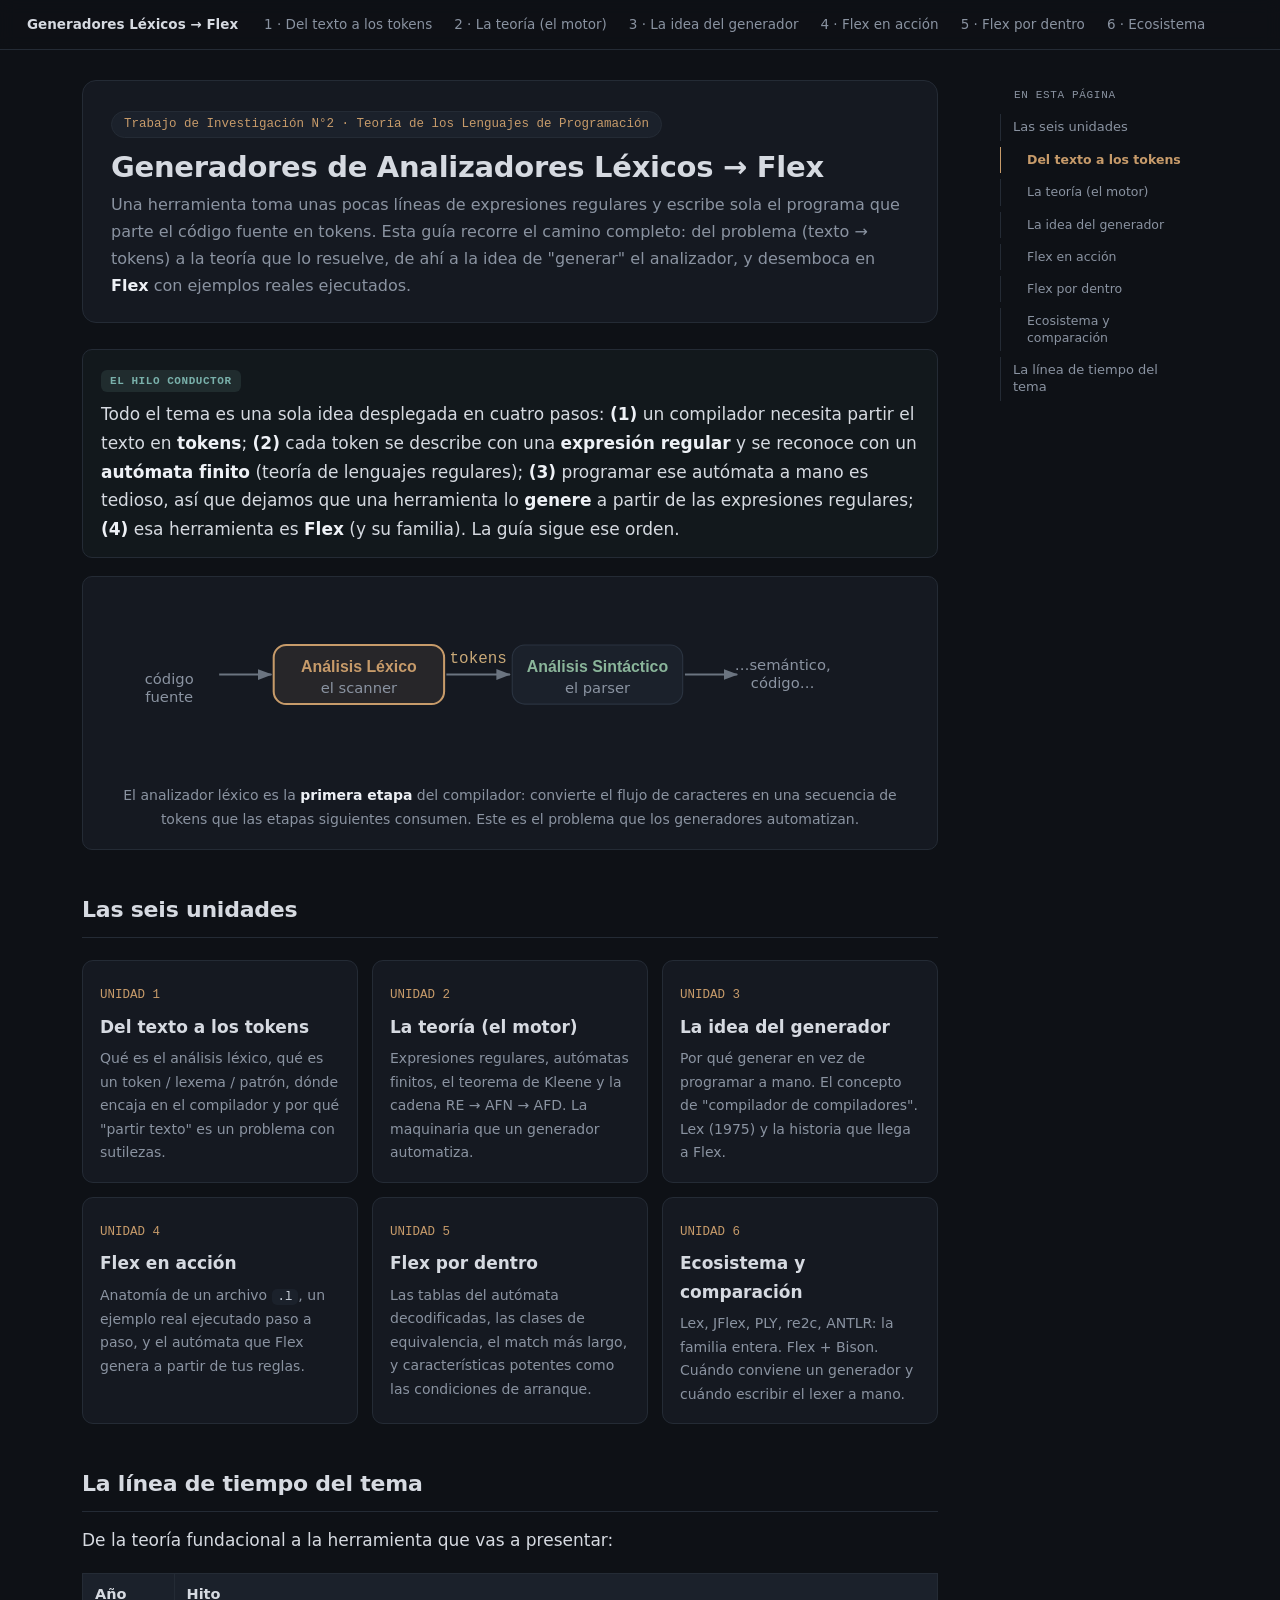
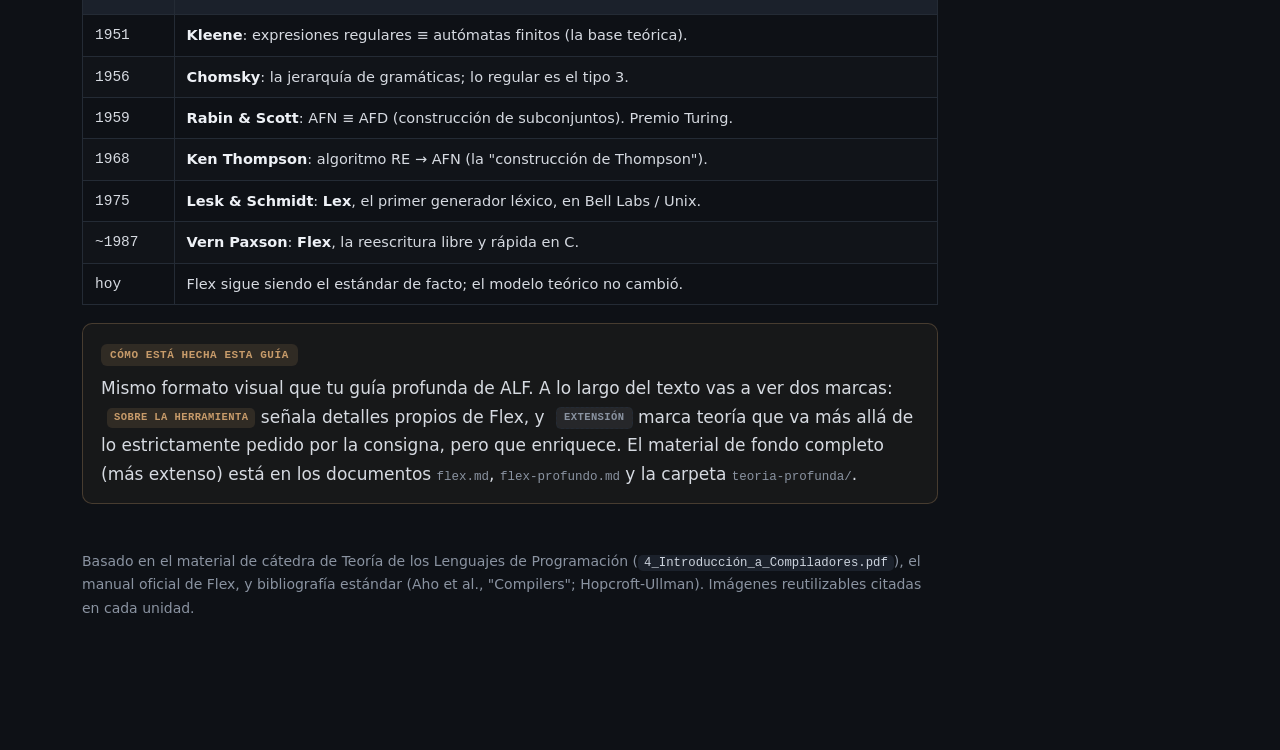
==== guia-generadores-lexicos/index.html @ f4edf542 "Crear resúmenes web" ====
<!DOCTYPE html>
<html lang="es">
<head>
<meta charset="UTF-8">
<meta name="viewport" content="width=device-width, initial-scale=1.0">
<title>Generadores de Analizadores Léxicos → Flex</title>
<link rel="stylesheet" href="estilo.css">
</head>
<body>
<nav class="nav">
  <a class="home" href="index.html">Generadores Léxicos → Flex</a>
  <a href="u1-del-texto-a-los-tokens.html">1 · Del texto a los tokens</a>
  <a href="u2-la-teoria-el-motor.html">2 · La teoría (el motor)</a>
  <a href="u3-la-idea-del-generador.html">3 · La idea del generador</a>
  <a href="u4-flex-en-accion.html">4 · Flex en acción</a>
  <a href="u5-flex-por-dentro.html">5 · Flex por dentro</a>
  <a href="u6-ecosistema-y-comparacion.html">6 · Ecosistema</a>
</nav>

<main>
  <div class="hero">
    <span class="tag">Trabajo de Investigación N°2 · Teoría de los Lenguajes de Programación</span>
    <h1>Generadores de Analizadores Léxicos → Flex</h1>
    <p>Una herramienta toma unas pocas líneas de expresiones regulares y escribe sola el programa que parte el código fuente en tokens. Esta guía recorre el camino completo: del problema (texto → tokens) a la teoría que lo resuelve, de ahí a la idea de "generar" el analizador, y desemboca en <strong>Flex</strong> con ejemplos reales ejecutados.</p>
  </div>

  <div class="box clave">
    <span class="et">El hilo conductor</span>
    <p>Todo el tema es una sola idea desplegada en cuatro pasos: <strong>(1)</strong> un compilador necesita partir el texto en <strong>tokens</strong>; <strong>(2)</strong> cada token se describe con una <strong>expresión regular</strong> y se reconoce con un <strong>autómata finito</strong> (teoría de lenguajes regulares); <strong>(3)</strong> programar ese autómata a mano es tedioso, así que dejamos que una herramienta lo <strong>genere</strong> a partir de las expresiones regulares; <strong>(4)</strong> esa herramienta es <strong>Flex</strong> (y su familia). La guía sigue ese orden.</p>
  </div>

  <div class="diagrama">
    <svg viewBox="0 0 720 150" role="img" aria-label="El analizador léxico es la primera etapa del compilador">
      <defs><marker id="flecha" markerWidth="10" markerHeight="10" refX="7.5" refY="3" orient="auto" markerUnits="strokeWidth"><path d="M0,0 L8,3 L0,6 Z" fill="#6b7480"/></marker></defs>
      <text x="60" y="78" text-anchor="middle" class="svg-cap">código<tspan x="60" dy="16">fuente</tspan></text>
      <line class="svg-arco" x1="104" y1="70" x2="150" y2="70"/>
      <rect x="152" y="44" width="150" height="52" rx="11" fill="rgba(199,155,106,0.10)" stroke="#c79b6a" stroke-width="1.8"/>
      <text x="227" y="68" text-anchor="middle" font-family="Inter, sans-serif" font-size="14" font-weight="700" fill="#c79b6a">Análisis Léxico</text>
      <text x="227" y="86" text-anchor="middle" class="svg-cap">el scanner</text>
      <line class="svg-arco" x1="304" y1="70" x2="360" y2="70"/>
      <text x="332" y="60" text-anchor="middle" class="svg-rotulo" font-size="12">tokens</text>
      <rect x="362" y="44" width="150" height="52" rx="11" fill="#1b212b" stroke="#2a3340"/>
      <text x="437" y="68" text-anchor="middle" font-family="Inter, sans-serif" font-size="14" font-weight="700" fill="#8ab59a">Análisis Sintáctico</text>
      <text x="437" y="86" text-anchor="middle" class="svg-cap">el parser</text>
      <line class="svg-arco" x1="514" y1="70" x2="560" y2="70"/>
      <text x="600" y="66" text-anchor="middle" class="svg-cap">…semántico,</text>
      <text x="600" y="82" text-anchor="middle" class="svg-cap">código…</text>
    </svg>
    <div class="pie center">El analizador léxico es la <strong>primera etapa</strong> del compilador: convierte el flujo de caracteres en una secuencia de tokens que las etapas siguientes consumen. Este es el problema que los generadores automatizan.</div>
  </div>

  <h2>Las seis unidades</h2>
  <div class="grid">
    <a class="tarjeta" href="u1-del-texto-a-los-tokens.html">
      <span class="num">UNIDAD 1</span>
      <h3>Del texto a los tokens</h3>
      <p>Qué es el análisis léxico, qué es un token / lexema / patrón, dónde encaja en el compilador y por qué "partir texto" es un problema con sutilezas.</p>
    </a>
    <a class="tarjeta" href="u2-la-teoria-el-motor.html">
      <span class="num">UNIDAD 2</span>
      <h3>La teoría (el motor)</h3>
      <p>Expresiones regulares, autómatas finitos, el teorema de Kleene y la cadena RE → AFN → AFD. La maquinaria que un generador automatiza.</p>
    </a>
    <a class="tarjeta" href="u3-la-idea-del-generador.html">
      <span class="num">UNIDAD 3</span>
      <h3>La idea del generador</h3>
      <p>Por qué generar en vez de programar a mano. El concepto de "compilador de compiladores". Lex (1975) y la historia que llega a Flex.</p>
    </a>
    <a class="tarjeta" href="u4-flex-en-accion.html">
      <span class="num">UNIDAD 4</span>
      <h3>Flex en acción</h3>
      <p>Anatomía de un archivo <code>.l</code>, un ejemplo real ejecutado paso a paso, y el autómata que Flex genera a partir de tus reglas.</p>
    </a>
    <a class="tarjeta" href="u5-flex-por-dentro.html">
      <span class="num">UNIDAD 5</span>
      <h3>Flex por dentro</h3>
      <p>Las tablas del autómata decodificadas, las clases de equivalencia, el match más largo, y características potentes como las condiciones de arranque.</p>
    </a>
    <a class="tarjeta" href="u6-ecosistema-y-comparacion.html">
      <span class="num">UNIDAD 6</span>
      <h3>Ecosistema y comparación</h3>
      <p>Lex, JFlex, PLY, re2c, ANTLR: la familia entera. Flex + Bison. Cuándo conviene un generador y cuándo escribir el lexer a mano.</p>
    </a>
  </div>

  <h2>La línea de tiempo del tema</h2>
  <p>De la teoría fundacional a la herramienta que vas a presentar:</p>
  <table>
    <thead><tr><th>Año</th><th>Hito</th></tr></thead>
    <tbody>
      <tr><td class="mono">1951</td><td><strong>Kleene</strong>: expresiones regulares ≡ autómatas finitos (la base teórica).</td></tr>
      <tr><td class="mono">1956</td><td><strong>Chomsky</strong>: la jerarquía de gramáticas; lo regular es el tipo 3.</td></tr>
      <tr><td class="mono">1959</td><td><strong>Rabin &amp; Scott</strong>: AFN ≡ AFD (construcción de subconjuntos). Premio Turing.</td></tr>
      <tr><td class="mono">1968</td><td><strong>Ken Thompson</strong>: algoritmo RE → AFN (la "construcción de Thompson").</td></tr>
      <tr><td class="mono">1975</td><td><strong>Lesk &amp; Schmidt</strong>: <strong>Lex</strong>, el primer generador léxico, en Bell Labs / Unix.</td></tr>
      <tr><td class="mono">~1987</td><td><strong>Vern Paxson</strong>: <strong>Flex</strong>, la reescritura libre y rápida en C.</td></tr>
      <tr><td class="mono">hoy</td><td>Flex sigue siendo el estándar de facto; el modelo teórico no cambió.</td></tr>
    </tbody>
  </table>

  <div class="box tool">
    <span class="et">Cómo está hecha esta guía</span>
    <p>Mismo formato visual que tu guía profunda de ALF. A lo largo del texto vas a ver dos marcas: <span class="badge badge-tool">Sobre la herramienta</span> señala detalles propios de Flex, y <span class="badge badge-ext">Extensión</span> marca teoría que va más allá de lo estrictamente pedido por la consigna, pero que enriquece. El material de fondo completo (más extenso) está en los documentos <span class="refdoc">flex.md</span>, <span class="refdoc">flex-profundo.md</span> y la carpeta <span class="refdoc">teoria-profunda/</span>.</p>
  </div>

  <p style="color:var(--text-dim); font-size:14px; margin-top:46px;">Basado en el material de cátedra de Teoría de los Lenguajes de Programación (<code>4_Introducción_a_Compiladores.pdf</code>), el manual oficial de Flex, y bibliografía estándar (Aho et al., "Compilers"; Hopcroft-Ullman). Imágenes reutilizables citadas en cada unidad.</p>
</main>
<script src="toc.js" defer></script>
</body>
</html>
---- guia-generadores-lexicos/estilo.css ----
/* Guía de estudio — Generadores de Analizadores Léxicos → Flex
   Mismo lenguaje visual que la guía profunda de ALF (dark mode apagado, cards con chip de color).
   Acento desplazado a cobre/ámbar para evocar el tema "compiladores/Flex" y distinguir la guía. */

:root {
  --bg: #0e1116;
  --bg-card: #151921;
  --bg-soft: #1b212b;
  --bg-code: #11151c;
  --text: #d6dae1;
  --text-dim: #8a93a1;
  --line: #242b35;
  --line-soft: #1e242d;

  --accent: #c79b6a;          /* cobre/ámbar apagado: enlaces, títulos */

  /* paleta de categorías, desaturada */
  --def:   #8ab59a;           /* definición — verde apagado */
  --ej:    #c9a978;           /* ejemplo — ámbar apagado */
  --trad:  #a394c0;           /* traducción — violeta apagado */
  --clave: #79b0aa;           /* idea clave — verde azulado */
  --ojo:   #c58a8a;           /* ojo / error — coral apagado */
  --dem:   #8f9bc4;           /* demostración / paso a paso — índigo apagado */
  --tool:  #c79b6a;           /* sobre la herramienta — cobre */

  --mono: "JetBrains Mono", "Cascadia Code", Consolas, monospace;
  --sans: "Inter", "Segoe UI", system-ui, -apple-system, Roboto, Arial, sans-serif;
  --maxw: 900px;
}

* { box-sizing: border-box; }
html { scroll-behavior: smooth; }

body {
  margin: 0;
  background: var(--bg);
  color: var(--text);
  font-family: var(--sans);
  font-size: 17px;
  line-height: 1.68;
}

/* ---------- Navegación ---------- */
.nav {
  position: sticky; top: 0; z-index: 50;
  background: rgba(14,17,22,0.93);
  backdrop-filter: blur(8px);
  border-bottom: 1px solid var(--line);
  padding: 9px 18px;
  display: flex; gap: 4px; flex-wrap: wrap; align-items: center;
  font-size: 13.5px;
}
.nav a {
  color: var(--text-dim); text-decoration: none;
  padding: 4px 9px; border-radius: 6px; white-space: nowrap;
}
.nav a:hover { background: var(--bg-soft); color: var(--text); }
.nav a.activo { background: var(--bg-soft); color: var(--accent); font-weight: 600; box-shadow: inset 0 -2px 0 var(--accent); }
.nav .home { font-weight: 700; color: var(--text); margin-right: 4px; }

main { max-width: var(--maxw); margin: 0 auto; padding: 30px 22px 120px; }

/* ---------- Encabezado de unidad ---------- */
.hero {
  border: 1px solid var(--line);
  border-radius: 14px;
  padding: 26px 28px 22px;
  background: var(--bg-card);
  margin-bottom: 26px;
}
.hero .tag {
  display: inline-block; font-family: var(--mono); font-size: 12.5px;
  color: var(--accent); border: 1px solid var(--line);
  background: var(--bg-soft);
  border-radius: 999px; padding: 2px 12px; margin-bottom: 12px;
}
.hero h1 { margin: 0 0 8px; font-size: 29px; line-height: 1.2; letter-spacing: -0.01em; }
.hero p { margin: 0; color: var(--text-dim); font-size: 16px; }

/* ---------- Títulos ---------- */
h2 { font-size: 22px; margin: 42px 0 14px; padding-bottom: 8px; border-bottom: 1px solid var(--line); letter-spacing: -0.01em; }
h3 { font-size: 18.5px; margin: 30px 0 10px; color: var(--text); }
h4 { font-size: 16px; margin: 22px 0 8px; color: var(--text-dim); text-transform: uppercase; letter-spacing: 0.04em; }
p { margin: 12px 0; }
a { color: var(--accent); }
strong { color: #eef1f6; font-weight: 650; }
em { color: #c4cad3; }
code {
  font-family: var(--mono); background: var(--bg-soft);
  padding: 1px 6px; border-radius: 5px; font-size: 0.88em; color: #cdd4de;
}

/* ---------- Fórmula + traducción ---------- */
.formula {
  font-family: var(--mono);
  background: var(--bg-code);
  border: 1px solid var(--line);
  border-radius: 9px 9px 0 0;
  padding: 15px 18px; margin: 18px 0 0;
  font-size: 15px; line-height: 1.6;
  overflow-x: auto; white-space: pre-wrap; color: #d3dae4;
}
.formula.sola { border-radius: 9px; margin-bottom: 18px; }
.trad {
  background: rgba(163,148,192,0.06);
  border: 1px solid var(--line); border-top: none;
  border-radius: 0 0 9px 9px;
  padding: 11px 18px 13px; margin: 0 0 18px; font-size: 15.5px;
}
.trad::before {
  content: "En humano";
  display: inline-block;
  font-family: var(--mono); font-size: 11px; letter-spacing: 0.05em; text-transform: uppercase;
  color: var(--trad); background: rgba(163,148,192,0.12);
  padding: 1px 8px; border-radius: 5px; margin-bottom: 6px;
}

/* ---------- Cajas ---------- */
.box {
  border: 1px solid var(--line);
  border-radius: 10px;
  padding: 14px 18px; margin: 18px 0;
  background: var(--bg-card);
}
.box .et {
  display: inline-block;
  font-family: var(--mono); font-size: 11px; letter-spacing: 0.05em; text-transform: uppercase;
  padding: 2px 9px; border-radius: 6px; margin-bottom: 8px; font-weight: 600;
}
.box p:first-of-type { margin-top: 0; }
.box p:last-child, .box ul:last-child, .box ol:last-child { margin-bottom: 0; }

.def   .et { color: var(--def);   background: rgba(138,181,154,0.13); }
.ej    .et { color: var(--ej);    background: rgba(201,169,120,0.13); }
.clave .et { color: var(--clave); background: rgba(121,176,170,0.13); }
.ojo   .et { color: var(--ojo);   background: rgba(197,138,138,0.13); }
.dem   .et { color: var(--dem);   background: rgba(143,155,196,0.14); }
.ext   .et { color: var(--text-dim); background: rgba(138,147,161,0.13); }
.tool  .et { color: var(--tool);  background: rgba(199,155,106,0.14); }

.clave { background: rgba(121,176,170,0.045); }
.ojo   { background: rgba(197,138,138,0.045); }
.dem   { background: rgba(143,155,196,0.045); }
.tool  { background: rgba(199,155,106,0.05); border-color: rgba(199,155,106,0.28); }
.ext   { border-style: dashed; }

/* badges en línea */
.badge {
  display: inline-block; font-family: var(--mono); font-size: 10.5px;
  letter-spacing: 0.04em; text-transform: uppercase; font-weight: 600;
  padding: 1px 7px; border-radius: 5px; vertical-align: middle; margin-left: 6px;
}
.badge-ext  { color: var(--text-dim); background: rgba(138,147,161,0.13); border: 1px dashed var(--line); }
.badge-tool { color: var(--tool); background: rgba(199,155,106,0.14); }

/* pasos numerados */
.dem ol.pasos-dem { counter-reset: paso; list-style: none; padding-left: 0; margin: 6px 0 0; }
.dem ol.pasos-dem > li {
  counter-increment: paso; position: relative;
  padding: 6px 0 6px 38px; border-top: 1px solid var(--line-soft);
}
.dem ol.pasos-dem > li:first-child { border-top: none; }
.dem ol.pasos-dem > li::before {
  content: counter(paso); position: absolute; left: 0; top: 6px;
  width: 24px; height: 24px; border-radius: 6px;
  background: rgba(143,155,196,0.14); color: var(--dem);
  font-family: var(--mono); font-size: 13px; font-weight: 600;
  display: flex; align-items: center; justify-content: center;
}

/* ---------- Tablas ---------- */
table { border-collapse: collapse; width: 100%; margin: 18px 0; font-size: 14.5px; }
th, td { border: 1px solid var(--line); padding: 8px 12px; text-align: left; vertical-align: top; }
th { background: var(--bg-soft); color: var(--text); font-weight: 600; }
td.mono, th.mono { font-family: var(--mono); }
tr:nth-child(even) td { background: rgba(255,255,255,0.012); }
.tabla-trans td, .tabla-trans th { text-align: center; font-family: var(--mono); }
.estado-ini { color: var(--clave); font-weight: 700; }
.estado-fin { color: var(--def); font-weight: 700; }
caption { caption-side: top; text-align: left; color: var(--text-dim); font-size: 13.5px; margin-bottom: 6px; }

/* ---------- Diagramas SVG ---------- */
.diagrama {
  background: var(--bg-card); border: 1px solid var(--line);
  border-radius: 10px; padding: 18px; margin: 18px 0; text-align: center; overflow-x: auto;
}
.diagrama svg { max-width: 100%; height: auto; }
.diagrama .pie { color: var(--text-dim); font-size: 14px; margin-top: 10px; text-align: left; }
.diagrama .pie.center { text-align: center; }
.svg-estado { fill: var(--bg-soft); stroke: var(--accent); stroke-width: 1.8; }
.svg-final  { fill: none; stroke: var(--def); stroke-width: 1.8; }
.svg-muerto { fill: var(--bg-soft); stroke: var(--ojo); stroke-width: 1.6; stroke-dasharray: 4 3; }
.svg-txt    { fill: var(--text); font-family: var(--mono); font-size: 15px; }
.svg-txt-s  { fill: var(--text); font-family: var(--mono); font-size: 12px; }
.svg-arco   { stroke: #6b7480; stroke-width: 1.6; fill: none; marker-end: url(#flecha); }
.svg-rotulo { fill: var(--ej); font-family: var(--mono); font-size: 14px; }
.svg-cap    { fill: var(--text-dim); font-family: var(--sans); font-size: 13px; }

/* ---------- Listas ---------- */
ul, ol { padding-left: 22px; }
li { margin: 6px 0; }
.simbolo { font-family: var(--mono); color: var(--clave); }

/* ---------- Índice (cards) ---------- */
.grid { display: grid; grid-template-columns: repeat(auto-fill, minmax(250px, 1fr)); gap: 14px; margin: 22px 0; }
.tarjeta {
  display: block; text-decoration: none; color: inherit;
  border: 1px solid var(--line); border-radius: 11px; padding: 17px; background: var(--bg-card);
  transition: border-color .12s, background .12s;
}
.tarjeta:hover { border-color: var(--accent); background: var(--bg-soft); }
.tarjeta .num { font-family: var(--mono); color: var(--accent); font-size: 12.5px; }
.tarjeta h3 { margin: 6px 0 6px; color: var(--text); font-size: 17px; }
.tarjeta p { margin: 0; color: var(--text-dim); font-size: 14px; }

/* ---------- Navegación inferior ---------- */
.pasos {
  display: flex; justify-content: space-between; gap: 12px;
  margin-top: 54px; border-top: 1px solid var(--line); padding-top: 20px;
}
.pasos a {
  text-decoration: none; color: var(--text); border: 1px solid var(--line);
  border-radius: 10px; padding: 12px 16px; background: var(--bg-card); font-size: 14px; max-width: 48%;
}
.pasos a:hover { border-color: var(--accent); }
.pasos small { color: var(--text-dim); display: block; }

/* ---------- Detalle plegable ---------- */
details { border: 1px solid var(--line); border-radius: 10px; padding: 12px 16px; margin: 16px 0; background: var(--bg-card); }
summary { cursor: pointer; font-weight: 600; color: var(--accent); }
details[open] summary { margin-bottom: 10px; }

/* ---------- Índice "en esta unidad" ---------- */
.toc { border: 1px solid var(--line); border-radius: 10px; padding: 12px 18px; margin: 0 0 26px; background: var(--bg-card); }
.toc .et { font-family: var(--mono); font-size: 11px; text-transform: uppercase; letter-spacing: 0.05em; color: var(--text-dim); }
.toc ul { columns: 2; margin: 8px 0 0; padding-left: 18px; font-size: 14.5px; }
.toc a { color: var(--text-dim); text-decoration: none; }
.toc a:hover { color: var(--accent); }

/* ========== Helpers nuevos de esta guía ========== */

/* Flujo de transformaciones horizontal (RE → AFN → AFD → código) */
.flujo { display: flex; flex-wrap: wrap; align-items: center; gap: 10px; justify-content: center; margin: 20px 0; }
.flujo .etapa {
  border: 1px solid var(--line); background: var(--bg-soft); border-radius: 10px;
  padding: 10px 15px; font-family: var(--mono); font-size: 13.5px; text-align: center; color: var(--text);
}
.flujo .etapa small { display: block; color: var(--text-dim); font-family: var(--sans); font-size: 11.5px; margin-top: 3px; }
.flujo .etapa.foco { border-color: var(--accent); color: var(--accent); }
.flujo .flecha { color: var(--text-dim); font-family: var(--mono); font-size: 18px; }
.flujo .flecha small { display: block; font-size: 10px; text-align: center; }

/* Cadena de tokens (chips) */
.tokens { display: flex; flex-wrap: wrap; gap: 8px; margin: 14px 0; align-items: center; }
.tok {
  font-family: var(--mono); font-size: 13px; border: 1px solid var(--line);
  border-radius: 7px; padding: 4px 10px; background: var(--bg-soft); white-space: nowrap;
}
.tok b { color: var(--accent); font-weight: 600; }
.tok .lex { color: var(--def); }

/* Mapa de archivos / referencia cruzada al material en markdown */
.refdoc { font-family: var(--mono); font-size: 12.5px; color: var(--text-dim); }

@media (max-width: 600px) {
  body { font-size: 16px; }
  .hero h1 { font-size: 23px; }
  main { padding: 20px 14px 80px; }
  .toc ul { columns: 1; }
}

/* ---------- Índice lateral derecho ("en esta página") ---------- */
h2, h3 { scroll-margin-top: 74px; }
.layout { display: block; max-width: var(--maxw); margin: 0 auto; }
.rail { display: none; }
.rail-tit { font-family: var(--mono); font-size: 11px; text-transform: uppercase; letter-spacing: 0.06em; color: var(--text-dim); margin: 0 0 10px 14px; }
.rail ul { list-style: none; padding: 0; margin: 0; }
.rail a {
  display: block; padding: 5px 12px; margin-left: -1px; line-height: 1.3;
  color: var(--text-dim); text-decoration: none; border-left: 2px solid var(--line);
  transition: color .12s, border-color .12s;
}
.rail a:hover { color: var(--text); border-left-color: var(--text-dim); }
.rail a.active { color: var(--accent); border-left-color: var(--accent); font-weight: 600; }
.rail li.lvl3 a { padding-left: 26px; font-size: 12.5px; }

@media (min-width: 1200px) {
  .layout { display: flex; gap: 40px; max-width: 1208px; margin: 0 auto; padding: 0 24px; align-items: flex-start; }
  .layout > main { margin: 0; flex: 1 1 auto; max-width: var(--maxw); width: 100%; min-width: 0; }
  .rail {
    display: block; position: sticky; top: 60px; align-self: flex-start;
    flex: 0 0 204px; width: 204px; margin-top: 34px;
    max-height: calc(100vh - 84px); overflow-y: auto;
    padding: 2px 2px 24px 0;
    font-size: 13px;
  }
  .toc { display: none; }
}
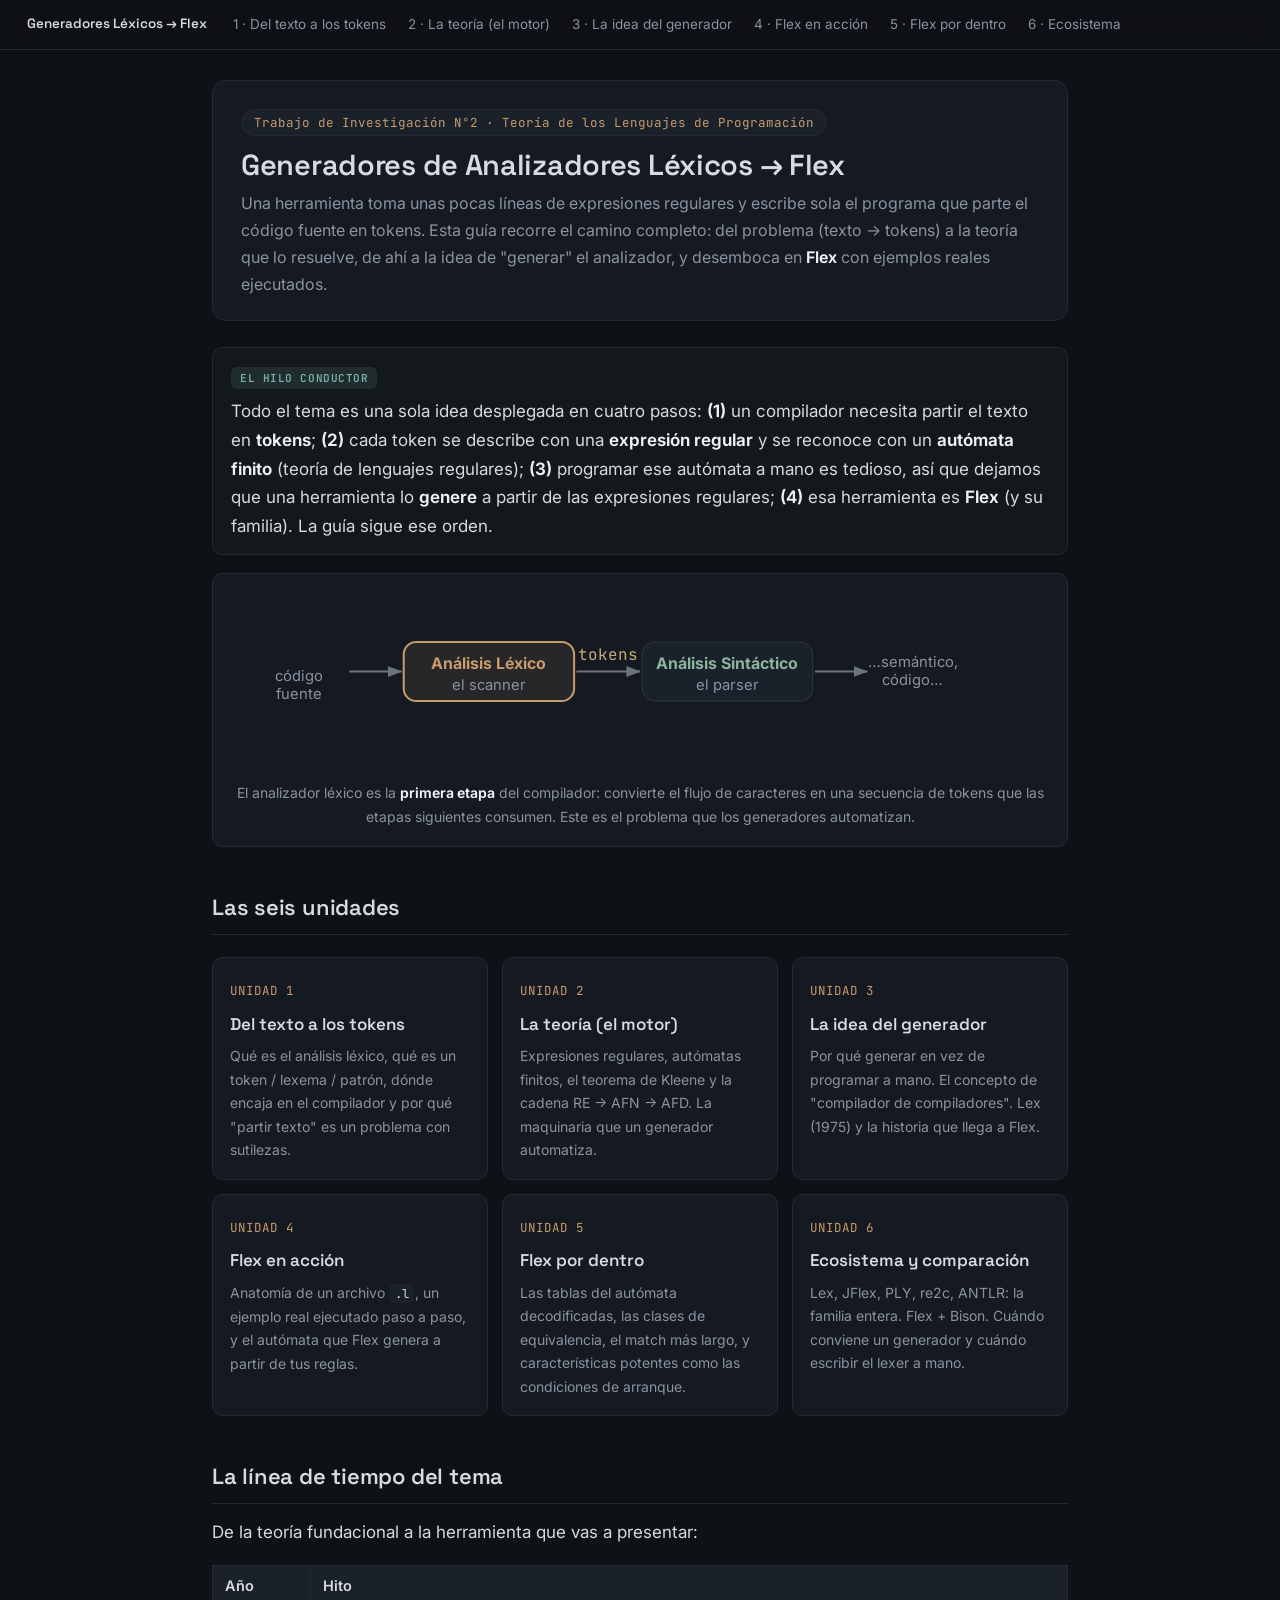
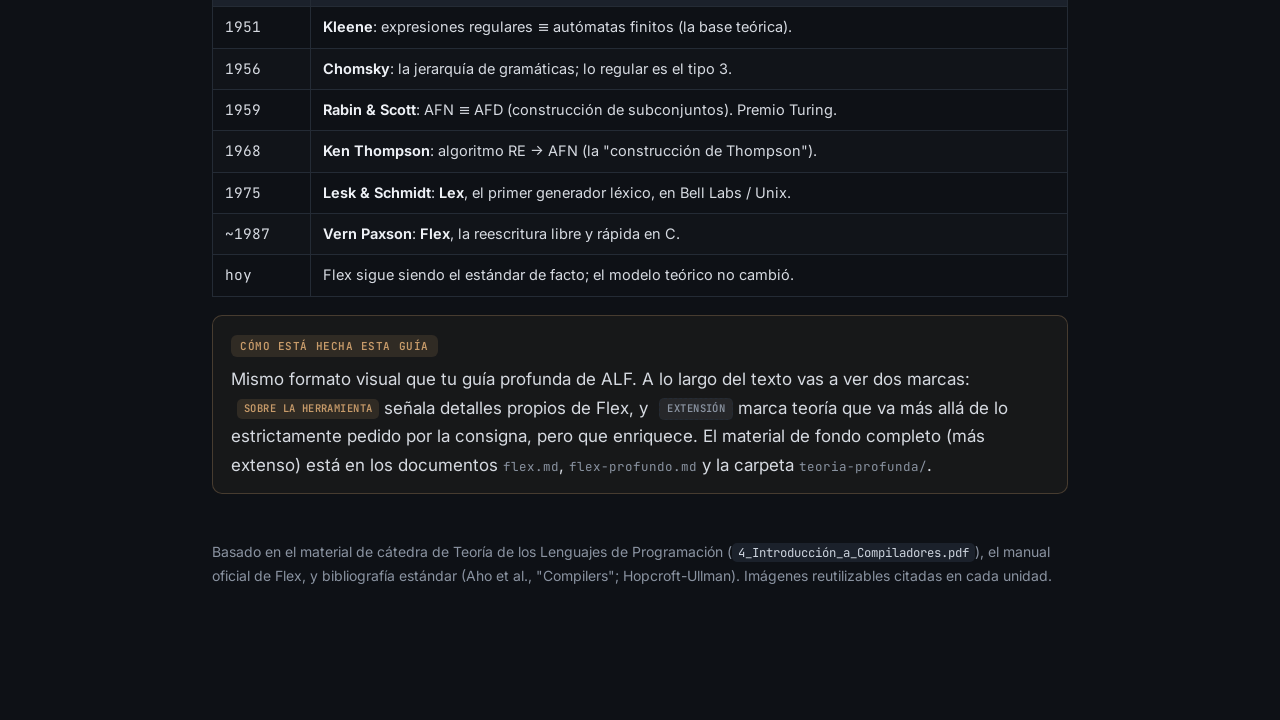
==== commit 995ac36e: "Correct style file link" ====
--- a/guia-generadores-lexicos/index.html
+++ b/guia-generadores-lexicos/index.html
@@ -4,7 +4,7 @@
 <meta charset="UTF-8">
 <meta name="viewport" content="width=device-width, initial-scale=1.0">
 <title>Generadores de Analizadores Léxicos → Flex</title>
-<link rel="stylesheet" href="estilo.css">
+<link rel="stylesheet" href="styles.css">
 </head>
 <body>
 <nav class="nav">
--- a/guia-generadores-lexicos/styles.css
+++ b/guia-generadores-lexicos/styles.css
@@ -0,0 +1,304 @@
+@import url('https://fonts.googleapis.com/css2?family=Inter:wght@400;500;600;700&family=Space+Grotesk:wght@500;600;700&family=JetBrains+Mono:wght@400;500;600&display=swap');
+
+/* Guía de estudio — Generadores de Analizadores Léxicos → Flex
+   Mismo lenguaje visual que la guía profunda de ALF (dark mode apagado, cards con chip de color).
+   Acento desplazado a cobre/ámbar para evocar el tema "compiladores/Flex" y distinguir la guía.
+   Tipografía: Space Grotesk (títulos) + Inter (cuerpo) + JetBrains Mono (código), vía Google Fonts. */
+
+:root {
+  --bg: #0e1116;
+  --bg-card: #151921;
+  --bg-soft: #1b212b;
+  --bg-code: #11151c;
+  --text: #d6dae1;
+  --text-dim: #8a93a1;
+  --line: #242b35;
+  --line-soft: #1e242d;
+
+  --accent: #c79b6a;          /* cobre/ámbar apagado: enlaces, títulos */
+
+  /* paleta de categorías, desaturada */
+  --def:   #8ab59a;           /* definición — verde apagado */
+  --ej:    #c9a978;           /* ejemplo — ámbar apagado */
+  --trad:  #a394c0;           /* traducción — violeta apagado */
+  --clave: #79b0aa;           /* idea clave — verde azulado */
+  --ojo:   #c58a8a;           /* ojo / error — coral apagado */
+  --dem:   #8f9bc4;           /* demostración / paso a paso — índigo apagado */
+  --tool:  #c79b6a;           /* sobre la herramienta — cobre */
+
+  --mono: "JetBrains Mono", "Cascadia Code", Consolas, monospace;
+  --sans: "Inter", "Segoe UI", system-ui, -apple-system, Roboto, Arial, sans-serif;
+  --display: "Space Grotesk", "Inter", "Segoe UI", system-ui, sans-serif;
+  --maxw: 900px;
+}
+
+* { box-sizing: border-box; }
+html { scroll-behavior: smooth; }
+
+body {
+  margin: 0;
+  background: var(--bg);
+  color: var(--text);
+  font-family: var(--sans);
+  font-size: 17px;
+  line-height: 1.68;
+}
+
+/* ---------- Navegación ---------- */
+.nav {
+  position: sticky; top: 0; z-index: 50;
+  background: rgba(14,17,22,0.93);
+  backdrop-filter: blur(8px);
+  border-bottom: 1px solid var(--line);
+  padding: 9px 18px;
+  display: flex; gap: 4px; flex-wrap: wrap; align-items: center;
+  font-size: 13.5px;
+}
+.nav a {
+  color: var(--text-dim); text-decoration: none;
+  padding: 4px 9px; border-radius: 6px; white-space: nowrap;
+}
+.nav a:hover { background: var(--bg-soft); color: var(--text); }
+.nav a.activo { background: var(--bg-soft); color: var(--accent); font-weight: 600; box-shadow: inset 0 -2px 0 var(--accent); }
+.nav .home { font-weight: 700; color: var(--text); margin-right: 4px; }
+
+main { max-width: var(--maxw); margin: 0 auto; padding: 30px 22px 120px; }
+
+/* ---------- Encabezado de unidad ---------- */
+.hero {
+  border: 1px solid var(--line);
+  border-radius: 14px;
+  padding: 26px 28px 22px;
+  background: var(--bg-card);
+  margin-bottom: 26px;
+}
+.hero .tag {
+  display: inline-block; font-family: var(--mono); font-size: 12.5px;
+  color: var(--accent); border: 1px solid var(--line);
+  background: var(--bg-soft);
+  border-radius: 999px; padding: 2px 12px; margin-bottom: 12px;
+}
+.hero h1 { margin: 0 0 8px; font-size: 29px; line-height: 1.2; letter-spacing: -0.01em; }
+.hero p { margin: 0; color: var(--text-dim); font-size: 16px; }
+
+/* ---------- Títulos ---------- */
+h2 { font-size: 22px; margin: 42px 0 14px; padding-bottom: 8px; border-bottom: 1px solid var(--line); letter-spacing: -0.01em; }
+h3 { font-size: 18.5px; margin: 30px 0 10px; color: var(--text); }
+h4 { font-size: 16px; margin: 22px 0 8px; color: var(--text-dim); text-transform: uppercase; letter-spacing: 0.04em; }
+h1, h2, h3, .hero h1, .tarjeta h3, .nav .home { font-family: var(--display); font-weight: 600; }
+p { margin: 12px 0; }
+a { color: var(--accent); }
+strong { color: #eef1f6; font-weight: 650; }
+em { color: #c4cad3; }
+code {
+  font-family: var(--mono); background: var(--bg-soft);
+  padding: 1px 6px; border-radius: 5px; font-size: 0.88em; color: #cdd4de;
+}
+
+/* ---------- Fórmula + traducción ---------- */
+.formula {
+  font-family: var(--mono);
+  background: var(--bg-code);
+  border: 1px solid var(--line);
+  border-radius: 9px 9px 0 0;
+  padding: 15px 18px; margin: 18px 0 0;
+  font-size: 15px; line-height: 1.6;
+  overflow-x: auto; white-space: pre-wrap; color: #d3dae4;
+}
+.formula.sola { border-radius: 9px; margin-bottom: 18px; }
+.trad {
+  background: rgba(163,148,192,0.06);
+  border: 1px solid var(--line); border-top: none;
+  border-radius: 0 0 9px 9px;
+  padding: 11px 18px 13px; margin: 0 0 18px; font-size: 15.5px;
+}
+.trad::before {
+  content: "En humano";
+  display: inline-block;
+  font-family: var(--mono); font-size: 11px; letter-spacing: 0.05em; text-transform: uppercase;
+  color: var(--trad); background: rgba(163,148,192,0.12);
+  padding: 1px 8px; border-radius: 5px; margin-bottom: 6px;
+}
+
+/* ---------- Cajas ---------- */
+.box {
+  border: 1px solid var(--line);
+  border-radius: 10px;
+  padding: 14px 18px; margin: 18px 0;
+  background: var(--bg-card);
+}
+.box .et {
+  display: inline-block;
+  font-family: var(--mono); font-size: 11px; letter-spacing: 0.05em; text-transform: uppercase;
+  padding: 2px 9px; border-radius: 6px; margin-bottom: 8px; font-weight: 600;
+}
+.box p:first-of-type { margin-top: 0; }
+.box p:last-child, .box ul:last-child, .box ol:last-child { margin-bottom: 0; }
+
+.def   .et { color: var(--def);   background: rgba(138,181,154,0.13); }
+.ej    .et { color: var(--ej);    background: rgba(201,169,120,0.13); }
+.clave .et { color: var(--clave); background: rgba(121,176,170,0.13); }
+.ojo   .et { color: var(--ojo);   background: rgba(197,138,138,0.13); }
+.dem   .et { color: var(--dem);   background: rgba(143,155,196,0.14); }
+.ext   .et { color: var(--text-dim); background: rgba(138,147,161,0.13); }
+.tool  .et { color: var(--tool);  background: rgba(199,155,106,0.14); }
+
+.clave { background: rgba(121,176,170,0.045); }
+.ojo   { background: rgba(197,138,138,0.045); }
+.dem   { background: rgba(143,155,196,0.045); }
+.tool  { background: rgba(199,155,106,0.05); border-color: rgba(199,155,106,0.28); }
+.ext   { border-style: dashed; }
+
+/* badges en línea */
+.badge {
+  display: inline-block; font-family: var(--mono); font-size: 10.5px;
+  letter-spacing: 0.04em; text-transform: uppercase; font-weight: 600;
+  padding: 1px 7px; border-radius: 5px; vertical-align: middle; margin-left: 6px;
+}
+.badge-ext  { color: var(--text-dim); background: rgba(138,147,161,0.13); border: 1px dashed var(--line); }
+.badge-tool { color: var(--tool); background: rgba(199,155,106,0.14); }
+
+/* pasos numerados */
+.dem ol.pasos-dem { counter-reset: paso; list-style: none; padding-left: 0; margin: 6px 0 0; }
+.dem ol.pasos-dem > li {
+  counter-increment: paso; position: relative;
+  padding: 6px 0 6px 38px; border-top: 1px solid var(--line-soft);
+}
+.dem ol.pasos-dem > li:first-child { border-top: none; }
+.dem ol.pasos-dem > li::before {
+  content: counter(paso); position: absolute; left: 0; top: 6px;
+  width: 24px; height: 24px; border-radius: 6px;
+  background: rgba(143,155,196,0.14); color: var(--dem);
+  font-family: var(--mono); font-size: 13px; font-weight: 600;
+  display: flex; align-items: center; justify-content: center;
+}
+
+/* ---------- Tablas ---------- */
+table { border-collapse: collapse; width: 100%; margin: 18px 0; font-size: 14.5px; }
+th, td { border: 1px solid var(--line); padding: 8px 12px; text-align: left; vertical-align: top; }
+th { background: var(--bg-soft); color: var(--text); font-weight: 600; }
+td.mono, th.mono { font-family: var(--mono); }
+tr:nth-child(even) td { background: rgba(255,255,255,0.012); }
+.tabla-trans td, .tabla-trans th { text-align: center; font-family: var(--mono); }
+.estado-ini { color: var(--clave); font-weight: 700; }
+.estado-fin { color: var(--def); font-weight: 700; }
+caption { caption-side: top; text-align: left; color: var(--text-dim); font-size: 13.5px; margin-bottom: 6px; }
+
+/* ---------- Diagramas SVG ---------- */
+.diagrama {
+  background: var(--bg-card); border: 1px solid var(--line);
+  border-radius: 10px; padding: 18px; margin: 18px 0; text-align: center; overflow-x: auto;
+}
+.diagrama svg { max-width: 100%; height: auto; }
+.diagrama .pie { color: var(--text-dim); font-size: 14px; margin-top: 10px; text-align: left; }
+.diagrama .pie.center { text-align: center; }
+.svg-estado { fill: var(--bg-soft); stroke: var(--accent); stroke-width: 1.8; }
+.svg-final  { fill: none; stroke: var(--def); stroke-width: 1.8; }
+.svg-muerto { fill: var(--bg-soft); stroke: var(--ojo); stroke-width: 1.6; stroke-dasharray: 4 3; }
+.svg-txt    { fill: var(--text); font-family: var(--mono); font-size: 15px; }
+.svg-txt-s  { fill: var(--text); font-family: var(--mono); font-size: 12px; }
+.svg-arco   { stroke: #6b7480; stroke-width: 1.6; fill: none; marker-end: url(#flecha); }
+.svg-rotulo { fill: var(--ej); font-family: var(--mono); font-size: 14px; }
+.svg-cap    { fill: var(--text-dim); font-family: var(--sans); font-size: 13px; }
+
+/* ---------- Listas ---------- */
+ul, ol { padding-left: 22px; }
+li { margin: 6px 0; }
+.simbolo { font-family: var(--mono); color: var(--clave); }
+
+/* ---------- Índice (cards) ---------- */
+.grid { display: grid; grid-template-columns: repeat(auto-fill, minmax(250px, 1fr)); gap: 14px; margin: 22px 0; }
+.tarjeta {
+  display: block; text-decoration: none; color: inherit;
+  border: 1px solid var(--line); border-radius: 11px; padding: 17px; background: var(--bg-card);
+  transition: border-color .12s, background .12s;
+}
+.tarjeta:hover { border-color: var(--accent); background: var(--bg-soft); }
+.tarjeta .num { font-family: var(--mono); color: var(--accent); font-size: 12.5px; }
+.tarjeta h3 { margin: 6px 0 6px; color: var(--text); font-size: 17px; }
+.tarjeta p { margin: 0; color: var(--text-dim); font-size: 14px; }
+
+/* ---------- Navegación inferior ---------- */
+.pasos {
+  display: flex; justify-content: space-between; gap: 12px;
+  margin-top: 54px; border-top: 1px solid var(--line); padding-top: 20px;
+}
+.pasos a {
+  text-decoration: none; color: var(--text); border: 1px solid var(--line);
+  border-radius: 10px; padding: 12px 16px; background: var(--bg-card); font-size: 14px; max-width: 48%;
+}
+.pasos a:hover { border-color: var(--accent); }
+.pasos small { color: var(--text-dim); display: block; }
+
+/* ---------- Detalle plegable ---------- */
+details { border: 1px solid var(--line); border-radius: 10px; padding: 12px 16px; margin: 16px 0; background: var(--bg-card); }
+summary { cursor: pointer; font-weight: 600; color: var(--accent); }
+details[open] summary { margin-bottom: 10px; }
+
+/* ---------- Índice "en esta unidad" ---------- */
+.toc { border: 1px solid var(--line); border-radius: 10px; padding: 12px 18px; margin: 0 0 26px; background: var(--bg-card); }
+.toc .et { font-family: var(--mono); font-size: 11px; text-transform: uppercase; letter-spacing: 0.05em; color: var(--text-dim); }
+.toc ul { columns: 2; margin: 8px 0 0; padding-left: 18px; font-size: 14.5px; }
+.toc a { color: var(--text-dim); text-decoration: none; }
+.toc a:hover { color: var(--accent); }
+
+/* ========== Helpers nuevos de esta guía ========== */
+
+/* Flujo de transformaciones horizontal (RE → AFN → AFD → código) */
+.flujo { display: flex; flex-wrap: wrap; align-items: center; gap: 10px; justify-content: center; margin: 20px 0; }
+.flujo .etapa {
+  border: 1px solid var(--line); background: var(--bg-soft); border-radius: 10px;
+  padding: 10px 15px; font-family: var(--mono); font-size: 13.5px; text-align: center; color: var(--text);
+}
+.flujo .etapa small { display: block; color: var(--text-dim); font-family: var(--sans); font-size: 11.5px; margin-top: 3px; }
+.flujo .etapa.foco { border-color: var(--accent); color: var(--accent); }
+.flujo .flecha { color: var(--text-dim); font-family: var(--mono); font-size: 18px; }
+.flujo .flecha small { display: block; font-size: 10px; text-align: center; }
+
+/* Cadena de tokens (chips) */
+.tokens { display: flex; flex-wrap: wrap; gap: 8px; margin: 14px 0; align-items: center; }
+.tok {
+  font-family: var(--mono); font-size: 13px; border: 1px solid var(--line);
+  border-radius: 7px; padding: 4px 10px; background: var(--bg-soft); white-space: nowrap;
+}
+.tok b { color: var(--accent); font-weight: 600; }
+.tok .lex { color: var(--def); }
+
+/* Mapa de archivos / referencia cruzada al material en markdown */
+.refdoc { font-family: var(--mono); font-size: 12.5px; color: var(--text-dim); }
+
+@media (max-width: 600px) {
+  body { font-size: 16px; }
+  .hero h1 { font-size: 23px; }
+  main { padding: 20px 14px 80px; }
+  .toc ul { columns: 1; }
+}
+
+/* ---------- Índice lateral derecho ("en esta página") ---------- */
+h2, h3 { scroll-margin-top: 74px; }
+.layout { display: block; max-width: var(--maxw); margin: 0 auto; }
+.rail { display: none; }
+.rail-tit { font-family: var(--mono); font-size: 11px; text-transform: uppercase; letter-spacing: 0.06em; color: var(--text-dim); margin: 0 0 10px 14px; }
+.rail ul { list-style: none; padding: 0; margin: 0; }
+.rail a {
+  display: block; padding: 5px 12px; margin-left: -1px; line-height: 1.3;
+  color: var(--text-dim); text-decoration: none; border-left: 2px solid var(--line);
+  transition: color .12s, border-color .12s;
+}
+.rail a:hover { color: var(--text); border-left-color: var(--text-dim); }
+.rail a.active { color: var(--accent); border-left-color: var(--accent); font-weight: 600; }
+.rail li.lvl3 a { padding-left: 26px; font-size: 12.5px; }
+
+@media (min-width: 1400px) {
+  /* Contenido centrado en el viewport; índice lateral fijo, pegado al borde derecho. */
+  .layout { display: block; max-width: var(--maxw); margin: 0 auto; }
+  .layout > main { margin: 0 auto; max-width: var(--maxw); width: 100%; }
+  .rail {
+    display: block; position: fixed; top: 60px; right: 14px;
+    width: 200px;
+    max-height: calc(100vh - 84px); overflow-y: auto;
+    padding: 2px 2px 24px 0;
+    font-size: 13px;
+  }
+  .toc { display: none; }
+}
